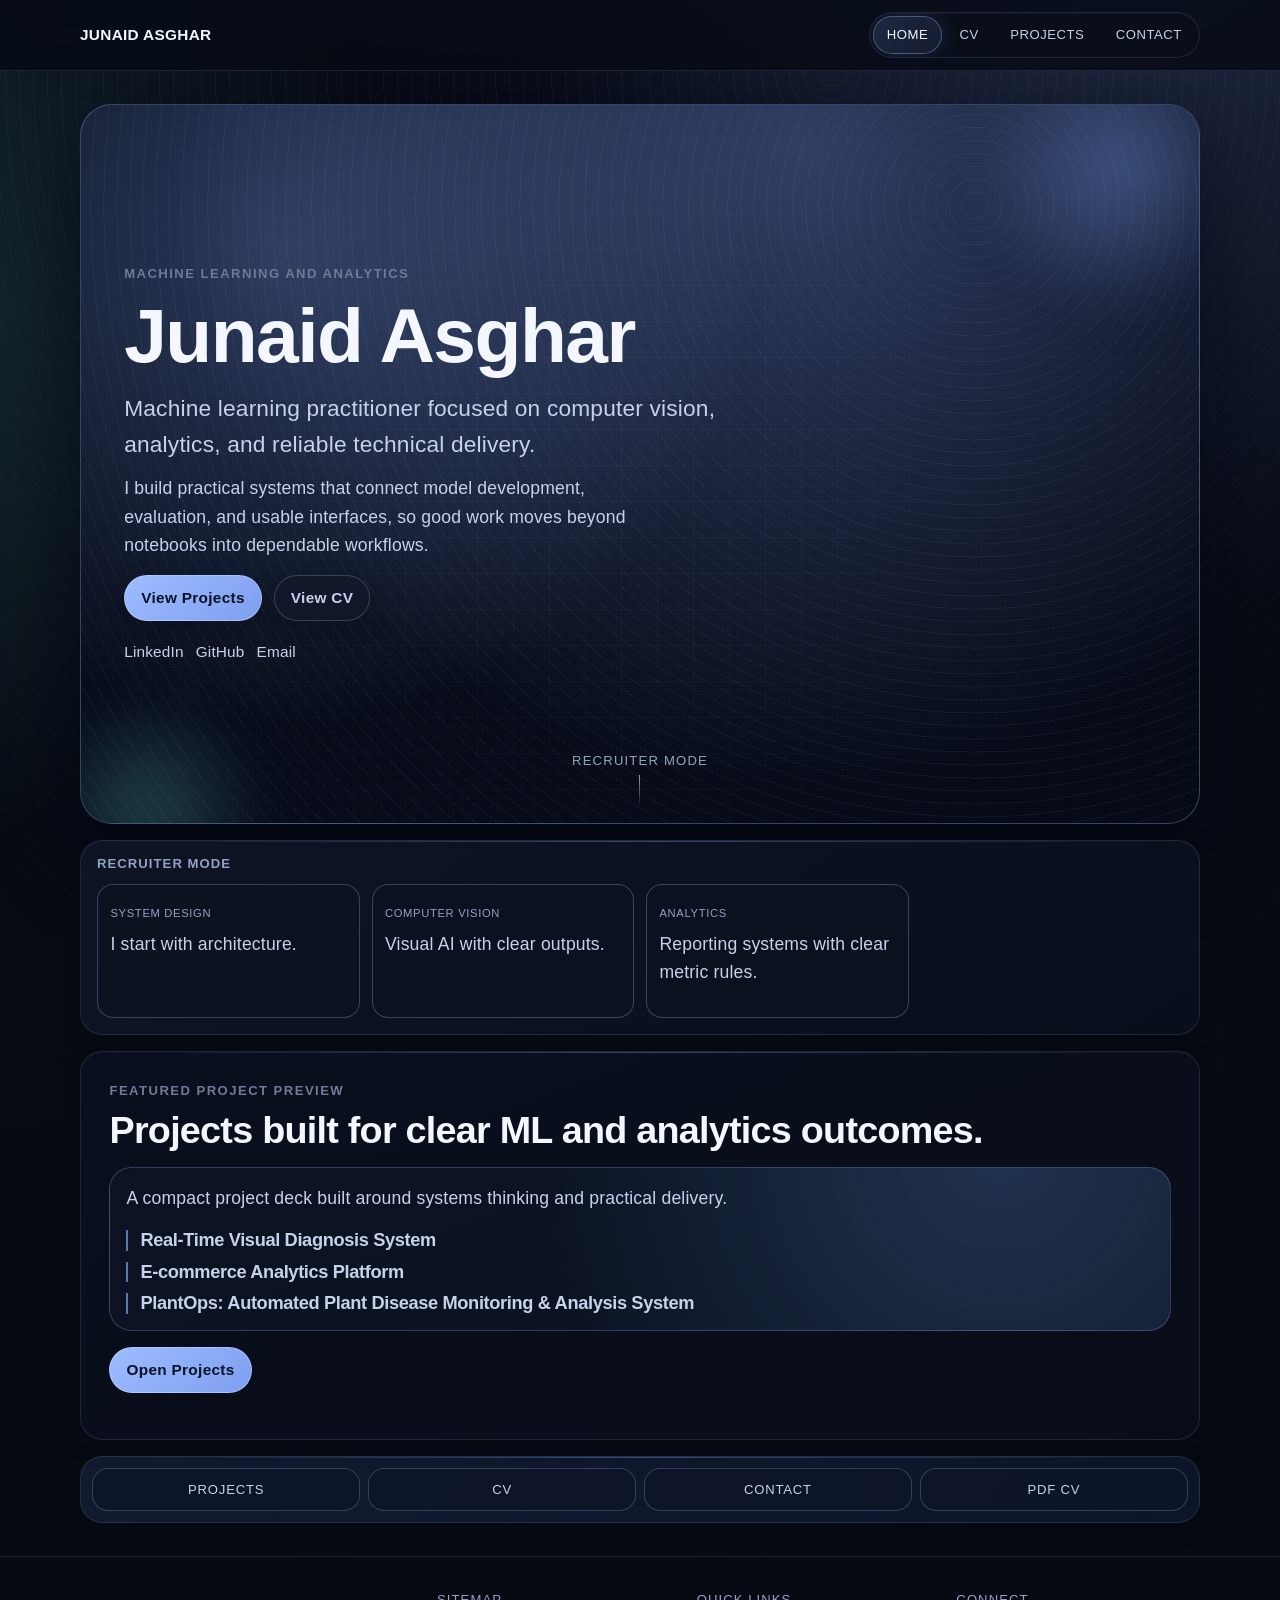
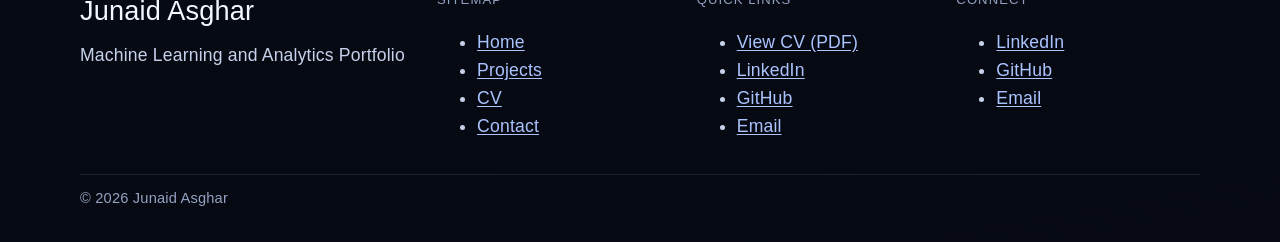
==== index.html @ 71256f9b "Add files via upload" ====
<!doctype html>
<html lang="en">
<head>
  <meta charset="utf-8" />
  <meta name="viewport" content="width=device-width,initial-scale=1" />
  <title>Junaid Asghar | Machine Learning and Analytics Portfolio</title>
  <meta name="description" content="Portfolio of Junaid Asghar, machine learning and analytics practitioner focused on machine learning systems, analytics, and applied AI delivery." />
  <meta property="og:title" content="Junaid Asghar | Machine Learning and Analytics Portfolio" />
  <meta property="og:description" content="Portfolio of Junaid Asghar, machine learning and analytics practitioner focused on machine learning systems, analytics, and applied AI delivery." />
  <meta property="og:type" content="website" />
  <meta property="og:url" content="https://jasgh14.github.io/index.html" />
  <meta property="og:site_name" content="Junaid Asghar Portfolio" />
  <meta name="twitter:card" content="summary_large_image" />
  <meta name="twitter:title" content="Junaid Asghar | Machine Learning and Analytics Portfolio" />
  <meta name="twitter:description" content="Portfolio of Junaid Asghar, machine learning and analytics practitioner focused on machine learning systems, analytics, and applied AI delivery." />
  <link rel="canonical" href="https://jasgh14.github.io/index.html" />
  <link rel="stylesheet" href="assets/css/theme.css" />
  <link rel="stylesheet" href="assets/css/base.css" />
  <link rel="stylesheet" href="assets/css/layout.css" />
  <link rel="stylesheet" href="assets/css/components.css" />
  <link rel="stylesheet" href="assets/css/utilities.css" />
  <link rel="stylesheet" href="assets/css/animations.css" />
  <link rel="stylesheet" href="assets/css/pages/home.css" />

  <script type="application/ld+json">
    {
      "@context": "https://schema.org",
      "@type": "Person",
      "name": "Junaid Asghar",
      "url": "https://jasgh14.github.io/index.html",
      "sameAs": [
        "https://www.linkedin.com/in/junaid-asghar453/",
        "https://github.com/jasgh14"
      ],
      "email": "Junaid453@outlook.com"
    }
  </script>
</head>
<body class="page-home">
  <a class="skip-link" href="#main-content">Skip to main content</a>
  <header class="site-header" data-site-header></header>

  <main id="main-content" class="site-main container">
    <section id="hero" class="hero hero--cinematic" data-reveal>
      <div class="hero__backdrop" aria-hidden="true">
        <span class="hero__grain"></span>
        <span class="hero__glow hero__glow--one"></span>
        <span class="hero__glow hero__glow--two"></span>
        <span class="hero__grid"></span>
      </div>

      <div class="hero__content">
        <p class="eyebrow hero__kicker" data-stagger data-hero-kicker>Machine Learning and Analytics</p>
        <h1 class="hero__name" data-stagger data-hero-name>Junaid Asghar</h1>
        <p class="hero__title" data-stagger data-hero-title>
          ML, analytics, and applied AI systems for practical technical delivery.
        </p>
        <p class="hero__intro muted" data-stagger data-hero-intro>
          I build dependable workflows that connect model development, evaluation, and user-facing outputs.
        </p>

        <div class="hero__cta" data-stagger>
          <a class="button button--cta" href="projects.html">View Projects</a>
          <a class="button button--ghost button--cta" href="assets/JunaidAsgharCV.pdf" target="_blank" rel="noreferrer" aria-label="View CV PDF (opens in a new tab)">View CV</a>
        </div>

        <ul class="hero__social" aria-label="Social links" data-stagger>
          <li><a href="https://www.linkedin.com/in/junaid-asghar453/" target="_blank" rel="noreferrer" aria-label="LinkedIn profile (opens in a new tab)">LinkedIn</a></li>
          <li><a href="https://github.com/jasgh14" target="_blank" rel="noreferrer" aria-label="GitHub profile (opens in a new tab)">GitHub</a></li>
          <li><a href="mailto:Junaid453@outlook.com" aria-label="Send email to Junaid Asghar">Email</a></li>
        </ul>
      </div>

      <a class="hero__scroll-cue" href="#recruiter-mode" aria-label="Scroll to Recruiter Mode">
        <span>Recruiter Mode</span>
      </a>
    </section>

    <section id="recruiter-mode" class="page-section recruiter-mode" data-reveal aria-labelledby="recruiter-mode-title">
      <h2 id="recruiter-mode-title">Recruiter Mode</h2>
      <ul class="recruiter-mode__list" data-home-focus></ul>
    </section>

    <section id="featured-preview" class="page-section featured-preview" data-reveal aria-labelledby="featured-preview-title">
      <div class="featured-preview__header">
        <p class="eyebrow">Featured Project Preview</p>
        <h2 id="featured-preview-title">Projects built for clear ML and analytics outcomes.</h2>
      </div>
      <div class="featured-preview__panel" data-home-projects></div>
      <p class="featured-preview__cta"><a class="button button--cta" href="projects.html">Open Projects</a></p>
    </section>

    <nav id="home-dock" class="page-section quick-jump-dock" data-reveal aria-label="Quick jump links">
      <a href="projects.html"><span>Projects</span></a>
      <a href="cv.html"><span>CV</span></a>
      <a href="contact.html"><span>Contact</span></a>
      <a href="assets/JunaidAsgharCV.pdf" target="_blank" rel="noreferrer"><span>PDF CV</span></a>
    </nav>
  </main>

  <footer class="site-footer" data-site-footer></footer>

  <script type="module" src="assets/js/main.js"></script>
  <script type="module">
    import { renderHomePage } from "./assets/js/home.js";
    renderHomePage();
  </script>
</body>
</html>
---- assets/css/theme.css ----
:root {
  color-scheme: dark;

  /* Core backgrounds */
  --color-bg-canvas: #04050a;
  --color-bg: #070a12;
  --color-bg-elevated: #0b1020;

  /* Surface layers */
  --color-surface-1: rgba(18, 25, 42, 0.72);
  --color-surface-2: rgba(24, 33, 56, 0.8);
  --color-surface-3: rgba(32, 42, 70, 0.86);
  --color-surface-solid: #131a2d;

  /* Legacy aliases */
  --color-surface: var(--color-surface-1);
  --color-muted: var(--color-text-muted);

  /* Text hierarchy */
  --color-text: #f4f7ff;
  --color-text-soft: #c7d2ea;
  --color-text-muted: #93a2c2;
  --color-text-subtle: #6e7b98;

  /* Accent system */
  --color-accent: #87a8ff;
  --color-accent-strong: #abc4ff;
  --color-accent-emphasis: #6ee3d1;
  --color-accent-glow: rgba(127, 168, 255, 0.36);

  /* Borders and dividers */
  --color-border-soft: rgba(198, 214, 255, 0.12);
  --color-border: rgba(198, 214, 255, 0.22);
  --color-border-strong: rgba(205, 219, 255, 0.35);
  --color-divider: linear-gradient(90deg, rgba(127, 168, 255, 0), rgba(127, 168, 255, 0.35), rgba(127, 168, 255, 0));

  /* Shadows and glow */
  --shadow-sm: 0 6px 20px rgba(6, 10, 20, 0.36);
  --shadow-md: 0 14px 38px rgba(4, 8, 20, 0.42);
  --shadow-lg: 0 30px 80px rgba(1, 5, 17, 0.56);
  --shadow-glow: 0 0 0 1px rgba(153, 187, 255, 0.18), 0 0 32px rgba(127, 168, 255, 0.16);

  /* Blur and glass */
  --glass-blur-sm: blur(8px);
  --glass-blur-md: blur(16px);
  --glass-border: linear-gradient(135deg, rgba(255, 255, 255, 0.26), rgba(255, 255, 255, 0.04));

  /* Spacing scale */
  --space-1: 0.25rem;
  --space-2: 0.5rem;
  --space-3: 0.75rem;
  --space-4: 1rem;
  --space-5: 1.5rem;
  --space-6: 2rem;
  --space-7: 3rem;
  --space-8: 4rem;
  --space-9: 5rem;
  --space-10: 7rem;

  /* Radius scale */
  --radius-2xs: 0.35rem;
  --radius-xs: 0.5rem;
  --radius-sm: 0.75rem;
  --radius-md: 1rem;
  --radius-lg: 1.4rem;
  --radius-xl: 2rem;
  --radius-pill: 999px;

  /* Typography scale */
  --font-sans: "Inter", "Manrope", "Satoshi", "Segoe UI", Roboto, Arial, sans-serif;
  --font-display: "Sora", "Plus Jakarta Sans", "Avenir Next", "Inter", sans-serif;
  --font-mono: ui-monospace, SFMono-Regular, Menlo, Monaco, Consolas, "Liberation Mono", monospace;

  --text-xs: clamp(0.75rem, 0.72rem + 0.14vw, 0.82rem);
  --text-sm: clamp(0.875rem, 0.84rem + 0.18vw, 0.96rem);
  --text-base: clamp(1rem, 0.96rem + 0.24vw, 1.1rem);
  --text-md: clamp(1.125rem, 1.05rem + 0.35vw, 1.3rem);
  --text-lg: clamp(1.35rem, 1.2rem + 0.62vw, 1.7rem);
  --text-xl: clamp(1.7rem, 1.4rem + 1.2vw, 2.4rem);
  --text-2xl: clamp(2.2rem, 1.8rem + 2vw, 3.2rem);

  --leading-tight: 1.12;
  --leading-base: 1.6;
  --leading-relaxed: 1.75;

  /* Containers */
  --container-narrow: 760px;
  --container-base: 1120px;
  --container-wide: 1320px;

  /* Motion */
  --duration-instant: 80ms;
  --duration-fast: 160ms;
  --duration-base: 260ms;
  --duration-slow: 480ms;
  --duration-glide: 720ms;
  --easing-standard: cubic-bezier(0.2, 0.72, 0.22, 1);
  --easing-emphasis: cubic-bezier(0.22, 1, 0.36, 1);

  --focus-ring: 0 0 0 2px rgba(8, 11, 20, 0.95), 0 0 0 4px rgba(171, 196, 255, 0.78);
}
---- assets/css/base.css ----
*,
*::before,
*::after {
  box-sizing: border-box;
}

html {
  scroll-behavior: smooth;
}

body {
  margin: 0;
  min-height: 100vh;
  background:
    radial-gradient(72% 58% at 92% -8%, rgba(135, 168, 255, 0.22), transparent 72%),
    radial-gradient(58% 42% at -12% 16%, rgba(110, 227, 209, 0.16), transparent 74%),
    linear-gradient(170deg, #060913 0%, #070b14 46%, #060912 100%);
  color: var(--color-text);
  font-family: var(--font-sans);
  font-size: var(--text-base);
  line-height: var(--leading-base);
  letter-spacing: 0.01em;
  position: relative;
}

body::before,
body::after {
  content: "";
  position: fixed;
  inset: 0;
  pointer-events: none;
  z-index: -1;
}

body::before {
  background:
    radial-gradient(100% 70% at 50% -20%, rgba(171, 196, 255, 0.16), transparent 66%),
    repeating-radial-gradient(circle at 65% 8%, rgba(134, 161, 222, 0.13) 0 1px, transparent 1px 14px);
  opacity: 0.44;
  mask-image: linear-gradient(180deg, black, rgba(0, 0, 0, 0.35));
}

body::after {
  background-image:
    linear-gradient(rgba(255, 255, 255, 0.018) 1px, transparent 1px),
    linear-gradient(90deg, rgba(255, 255, 255, 0.018) 1px, transparent 1px),
    repeating-linear-gradient(180deg, rgba(161, 186, 242, 0.045), rgba(161, 186, 242, 0.045) 1px, transparent 1px, transparent 4px);
  background-size: 42px 42px, 42px 42px, 100% 4px;
  mask-image: radial-gradient(circle at center, black 22%, transparent 88%);
  opacity: 0.7;
}

img {
  max-width: 100%;
  display: block;
}

a {
  color: var(--color-accent-strong);
  text-underline-offset: 0.14em;
}

a:hover {
  color: var(--color-text);
}

a:focus-visible,
button:focus-visible,
[role="button"]:focus-visible,
[tabindex]:focus-visible {
  outline: none;
  box-shadow: var(--focus-ring);
}

h1,
h2,
h3,
h4,
p {
  margin-top: 0;
}

h1,
h2,
h3,
h4 {
  font-family: var(--font-display);
  letter-spacing: -0.02em;
  line-height: var(--leading-tight);
}

h1 {
  font-size: var(--text-2xl);
  margin-bottom: var(--space-5);
}

h2 {
  font-size: var(--text-xl);
  margin-bottom: var(--space-4);
}

h3 {
  font-size: var(--text-lg);
  margin-bottom: var(--space-3);
}

h4 {
  font-size: var(--text-md);
  margin-bottom: var(--space-2);
}

p,
li {
  color: var(--color-text-soft);
}

main {
  min-height: 60vh;
}

@media (max-width: 700px) {
  body {
    background:
      radial-gradient(82% 54% at 86% -8%, rgba(135, 168, 255, 0.16), transparent 72%),
      radial-gradient(68% 42% at -18% 24%, rgba(110, 227, 209, 0.12), transparent 72%),
      linear-gradient(180deg, #080d18, #060913);
  }

  body::before {
    opacity: 0.34;
  }

  body::after {
    opacity: 0.48;
  }
}

@media (prefers-reduced-motion: reduce) {
  html {
    scroll-behavior: auto;
  }
}
---- assets/css/layout.css ----
.container,
.container--base {
  width: min(var(--container-base), calc(100% - 2.2rem));
  margin-inline: auto;
}

.container--narrow {
  width: min(var(--container-narrow), calc(100% - 2.2rem));
  margin-inline: auto;
}

.container--wide {
  width: min(var(--container-wide), calc(100% - 2.2rem));
  margin-inline: auto;
}

.site-header {
  border-bottom: 1px solid var(--color-border-soft);
  background: rgba(7, 11, 21, 0.84);
  backdrop-filter: var(--glass-blur-md);
  position: sticky;
  top: 0;
  z-index: 20;
}

.site-header__inner {
  display: flex;
  align-items: center;
  justify-content: space-between;
  gap: var(--space-4);
  padding-block: 0.72rem;
}

.site-main {
  padding-block: clamp(2rem, 2.6vw, 3.5rem);
}

.page-section {
  position: relative;
  padding-block: clamp(1.35rem, 2vw, 2.5rem);
}

.page-section::before {
  content: "";
  position: absolute;
  top: 0;
  left: 0;
  right: 0;
  height: 1px;
  background: var(--color-divider);
}

.page-section:first-child {
  padding-top: 0;
}

.page-section:first-child::before {
  display: none;
}

.section-shell {
  border: 1px solid var(--color-border-soft);
  background: var(--color-surface-1);
  backdrop-filter: var(--glass-blur-sm);
  border-radius: var(--radius-lg);
  padding: clamp(1.2rem, 1rem + 1vw, 2rem);
  box-shadow: var(--shadow-sm);
}

.site-footer {
  border-top: 1px solid var(--color-border-soft);
  padding-block: var(--space-6);
  color: var(--color-text-muted);
}

.footer-shell {
  display: grid;
  gap: var(--space-4);
  grid-template-columns: minmax(0, 1.4fr) repeat(3, minmax(0, 1fr));
  align-items: start;
}

.footer-shell__name {
  margin: 0;
  font-family: var(--font-display);
  font-size: var(--text-lg);
  color: var(--color-text);
}

.footer-shell__title {
  margin: var(--space-2) 0 0;
}

.footer-shell__heading {
  margin: 0 0 var(--space-2);
  font-size: var(--text-xs);
  color: var(--color-text-muted);
  letter-spacing: 0.08em;
  text-transform: uppercase;
}

.footer-shell__legal {
  grid-column: 1 / -1;
  border-top: 1px solid var(--color-border-soft);
  padding-top: var(--space-3);
}

.grid-2,
.grid-3,
.grid-4 {
  display: grid;
  gap: var(--space-5);
}

.grid-2 { grid-template-columns: repeat(2, minmax(0, 1fr)); }
.grid-3 { grid-template-columns: repeat(3, minmax(0, 1fr)); }
.grid-4 { grid-template-columns: repeat(4, minmax(0, 1fr)); }

.section-header {
  display: grid;
  gap: var(--space-3);
  margin-bottom: var(--space-5);
  max-width: 68ch;
}

@media (max-width: 900px) {
  .site-main { padding-block: var(--space-6); }
  .grid-2, .grid-3, .grid-4 { grid-template-columns: 1fr; gap: var(--space-4); }
  .footer-shell { grid-template-columns: repeat(2, minmax(0, 1fr)); }
  .footer-shell__brand, .footer-shell__legal { grid-column: 1 / -1; }
}

@media (max-width: 640px) {
  .container,
  .container--base,
  .container--narrow,
  .container--wide {
    width: calc(100% - 1.2rem);
  }

  .site-main { padding-block: var(--space-5); }
  .page-section { padding-block: var(--space-5); }
  .footer-shell { grid-template-columns: 1fr; }
}
---- assets/css/components.css ----
.skip-link {
  position: absolute;
  left: -999px;
  top: auto;
}

.skip-link:focus-visible {
  left: 1rem;
  top: 1rem;
  background: linear-gradient(140deg, var(--color-accent-strong), #c6d7ff);
  color: #07101f;
  font-weight: 700;
  padding: 0.6rem 0.85rem;
  border-radius: var(--radius-xs);
  z-index: 40;
}

.brand {
  color: var(--color-text);
  text-decoration: none;
  font-weight: 700;
  font-family: var(--font-display);
  letter-spacing: 0.02em;
  text-transform: uppercase;
  font-size: var(--text-sm);
}

.site-nav {
  display: flex;
  align-items: center;
  gap: var(--space-2);
}

.nav-toggle {
  display: none;
  min-height: 2.6rem;
  min-width: 2.6rem;
  border: 1px solid var(--color-border);
  border-radius: var(--radius-pill);
  background: rgba(17, 24, 41, 0.9);
  color: var(--color-text);
  padding: 0.5rem 0.75rem;
}

.nav-links-wrap {
  position: relative;
  border: 1px solid var(--color-border-soft);
  background: rgba(10, 15, 28, 0.8);
  border-radius: var(--radius-pill);
  padding: 0.2rem;
  backdrop-filter: var(--glass-blur-sm);
  box-shadow: inset 0 1px 0 rgba(255, 255, 255, 0.04);
  overflow: hidden;
}

.nav-links {
  display: flex;
  list-style: none;
  margin: 0;
  padding: 0;
  gap: 0.2rem;
}

.nav-indicator {
  --indicator-x: 0px;
  --indicator-w: 0px;
  position: absolute;
  left: 0;
  bottom: 0.2rem;
  height: calc(100% - 0.4rem);
  width: var(--indicator-w);
  transform: translateX(var(--indicator-x));
  border-radius: var(--radius-pill);
  background: linear-gradient(130deg, rgba(136, 169, 255, 0.17), rgba(136, 169, 255, 0.1));
  border: 1px solid rgba(171, 196, 255, 0.34);
  box-shadow: 0 0 24px rgba(135, 168, 255, 0.17);
  opacity: 0;
  pointer-events: none;
  z-index: 0;
  transition: transform var(--duration-base) var(--easing-emphasis), width var(--duration-base) var(--easing-emphasis), opacity var(--duration-fast) var(--easing-standard);
}

.nav-indicator.is-visible {
  opacity: 1;
}

.nav-links a {
  position: relative;
  z-index: 1;
  color: var(--color-text-soft);
  text-decoration: none;
  display: inline-flex;
  align-items: center;
  justify-content: center;
  padding: 0.52rem 0.88rem;
  min-height: 2.4rem;
  border-radius: var(--radius-pill);
  font-size: var(--text-xs);
  letter-spacing: 0.04em;
  text-transform: uppercase;
  transition: color var(--duration-fast) var(--easing-standard), background-color var(--duration-fast) var(--easing-standard);
}

.nav-links a:hover,
.nav-links a[aria-current="page"] {
  color: var(--color-text);
}

.nav-links a:focus-visible {
  color: var(--color-text);
}

.button {
  --button-bg: linear-gradient(140deg, #9ebcff, #7e9ff0);
  --button-text: #081226;

  display: inline-flex;
  align-items: center;
  justify-content: center;
  gap: 0.45rem;
  padding: 0.62rem 1rem;
  border-radius: var(--radius-pill);
  border: 1px solid rgba(203, 219, 255, 0.5);
  background: var(--button-bg);
  color: var(--button-text);
  text-decoration: none;
  font-weight: 700;
  font-size: var(--text-sm);
  letter-spacing: 0.02em;
  box-shadow: var(--shadow-sm);
  transition: transform var(--duration-fast) var(--easing-emphasis), box-shadow var(--duration-base) var(--easing-standard), filter var(--duration-fast) var(--easing-standard);
}

.button:hover {
  transform: translateY(-1px);
  box-shadow: var(--shadow-md), var(--shadow-glow);
}

.button--ghost {
  --button-bg: rgba(17, 24, 42, 0.72);
  --button-text: var(--color-text-soft);
  border-color: var(--color-border);
  backdrop-filter: var(--glass-blur-sm);
}

.card-grid {
  display: grid;
  grid-template-columns: repeat(3, minmax(0, 1fr));
  gap: var(--space-4);
}

.card,
.panel {
  background: linear-gradient(165deg, rgba(17, 24, 41, 0.9), rgba(13, 19, 34, 0.88));
  border: 1px solid var(--color-border-soft);
  border-radius: var(--radius-lg);
  padding: clamp(1rem, 0.85rem + 0.8vw, 1.5rem);
  box-shadow: var(--shadow-sm);
  backdrop-filter: var(--glass-blur-sm);
}

.card:hover,
.panel:hover {
  border-color: var(--color-border);
  box-shadow: var(--shadow-md);
}

.panel--glass {
  background: linear-gradient(160deg, rgba(38, 55, 92, 0.45), rgba(17, 22, 38, 0.84));
}

.tag-list,
.pill-group,
.link-list,
.bullet-list {
  display: flex;
  flex-wrap: wrap;
  gap: var(--space-2);
  padding: 0;
  margin: 0;
  list-style: none;
}

.tag-list li,
.pill,
.pill-group > * {
  border: 1px solid var(--color-border);
  border-radius: var(--radius-pill);
  padding: 0.22rem 0.7rem;
  color: var(--color-text-soft);
  background: rgba(16, 25, 44, 0.76);
  font-size: var(--text-xs);
}

@media (max-width: 900px) {
  .nav-toggle {
    display: inline-flex;
    align-items: center;
    justify-content: center;
  }

  .nav-links-wrap {
    position: absolute;
    right: 0;
    top: calc(100% + 0.45rem);
    min-width: 13rem;
    opacity: 0;
    pointer-events: none;
    transform: translateY(-6px);
    transition: opacity var(--duration-fast) var(--easing-standard), transform var(--duration-fast) var(--easing-standard);
  }

  .site-nav[data-open="true"] .nav-links-wrap {
    opacity: 1;
    pointer-events: auto;
    transform: translateY(0);
  }

  .nav-links {
    flex-direction: column;
    gap: 0.15rem;
  }

  .nav-links a {
    justify-content: flex-start;
    padding-inline: 0.8rem;
  }

  .nav-indicator {
    display: none;
  }
}
---- assets/css/utilities.css ----
.muted {
  color: var(--color-text-muted);
}

.eyebrow {
  text-transform: uppercase;
  letter-spacing: 0.11em;
  font-size: var(--text-xs);
  color: var(--color-text-subtle);
  margin-bottom: var(--space-2);
  font-weight: 600;
}

.stack > * + * {
  margin-top: var(--space-3);
}

.reveal-up {
  opacity: 0;
  transform: translateY(16px);
  transition: opacity var(--duration-base) var(--easing-standard), transform var(--duration-base) var(--easing-standard);
}

.reveal-up.is-visible {
  opacity: 1;
  transform: translateY(0);
}

.stagger-group > * {
  --stagger-step: 80ms;
  transition-delay: calc(var(--stagger-index, 0) * var(--stagger-step));
}

.sr-only {
  position: absolute;
  width: 1px;
  height: 1px;
  padding: 0;
  margin: -1px;
  overflow: hidden;
  clip: rect(0, 0, 0, 0);
  border: 0;
}

@media (prefers-reduced-motion: reduce) {
  .reveal-up {
    opacity: 1;
    transform: none;
    transition: none;
  }

  .stagger-group > * {
    transition-delay: 0ms;
  }
}
---- assets/css/animations.css ----
[data-reveal] {
  opacity: 0;
  transform: translate3d(0, 14px, 0) scale(0.99);
  transition:
    opacity var(--duration-base) var(--easing-standard),
    transform var(--duration-base) var(--easing-emphasis);
}

[data-reveal].is-visible {
  opacity: 1;
  transform: translate3d(0, 0, 0) scale(1);
}

[data-reveal="left"] {
  transform: translate3d(-16px, 0, 0);
}

[data-reveal="right"] {
  transform: translate3d(16px, 0, 0);
}

[data-reveal="left"].is-visible,
[data-reveal="right"].is-visible {
  transform: translate3d(0, 0, 0);
}

.motion-reveal-item {
  transition-delay: var(--reveal-delay, 0ms);
}

.hero-sequence-item {
  opacity: 0;
  transform: translate3d(0, 22px, 0);
  transition: opacity var(--duration-base) var(--easing-standard), transform var(--duration-base) var(--easing-emphasis);
  transition-delay: var(--hero-delay, 0ms);
}

.hero-sequence-ready .hero-sequence-item {
  opacity: 1;
  transform: translate3d(0, 0, 0);
}

.scroll-progress {
  position: fixed;
  left: 0;
  top: 0;
  width: 100%;
  height: 2px;
  transform-origin: left center;
  transform: scaleX(0);
  background: linear-gradient(90deg, var(--color-accent), var(--color-accent-emphasis));
  box-shadow: 0 0 12px rgba(127, 168, 255, 0.45);
  z-index: 60;
  pointer-events: none;
}

.ambient-motion::before {
  animation: ambient-grid-shift 18s linear infinite;
}

.page-leaving main,
.page-leaving .site-header,
.page-leaving .site-footer {
  opacity: 0;
  transform: translate3d(0, 8px, 0);
  transition: opacity var(--duration-fast) var(--easing-standard), transform var(--duration-fast) var(--easing-standard);
}

.page-projects .project-panel.is-transitioning {
  animation: project-panel-swap var(--duration-base) var(--easing-standard);
}

@keyframes ambient-grid-shift {
  0% { transform: translate3d(0, 0, 0); }
  50% { transform: translate3d(-0.8%, 0.6%, 0); }
  100% { transform: translate3d(0, 0, 0); }
}

@keyframes project-panel-swap {
  0% {
    opacity: 0;
    transform: translate3d(0, 12px, 0) scale(0.992);
    filter: blur(6px);
  }
  100% {
    opacity: 1;
    transform: translate3d(0, 0, 0) scale(1);
    filter: blur(0);
  }
}

@media (prefers-reduced-motion: reduce) {
  [data-reveal],
  [data-reveal="left"],
  [data-reveal="right"],
  .hero-sequence-item,
  .page-projects .project-panel.is-transitioning {
    opacity: 1;
    transform: none;
    transition: none;
    animation: none;
    filter: none;
  }

  .scroll-progress {
    transition: none;
  }

  .ambient-motion::before,
  .page-leaving main,
  .page-leaving .site-header,
  .page-leaving .site-footer {
    animation: none;
    transition: none;
    transform: none;
    opacity: 1;
  }
}
---- assets/css/pages/home.css ----
.page-home .site-main {
  display: grid;
  gap: 1rem;
}

.page-home .hero--cinematic {
  --hero-spot-x: 58%;
  --hero-spot-y: 26%;

  position: relative;
  min-height: min(82vh, 720px);
  display: grid;
  align-items: center;
  border: 1px solid rgba(148, 176, 238, 0.35);
  border-radius: var(--radius-xl);
  padding: clamp(1.4rem, 1rem + 2.2vw, 2.7rem);
  overflow: hidden;
  isolation: isolate;
  background:
    radial-gradient(circle at 18% 20%, rgba(133, 170, 255, 0.28), transparent 44%),
    linear-gradient(145deg, rgba(8, 14, 28, 0.95), rgba(6, 10, 22, 0.98));
  box-shadow: var(--shadow-lg);
}

.page-home .hero__backdrop,
.page-home .hero__backdrop::before,
.page-home .hero__backdrop::after {
  position: absolute;
  inset: 0;
  content: "";
  pointer-events: none;
}

.page-home .hero__backdrop {
  z-index: -1;
}

.page-home .hero__backdrop::before {
  inset: -40%;
  background: radial-gradient(circle at var(--hero-spot-x) var(--hero-spot-y), rgba(135, 168, 255, 0.32), transparent 42%);
}

.page-home .hero__backdrop::after {
  background: repeating-radial-gradient(circle at 80% 14%, rgba(163, 191, 249, 0.16) 0 1px, transparent 1px 13px);
  opacity: 0.35;
}

.page-home .hero__grain {
  position: absolute;
  inset: 0;
  opacity: 0.16;
  background-image: radial-gradient(rgba(255, 255, 255, 0.2) 0.6px, transparent 0.6px);
  background-size: 3px 3px;
}

.page-home .hero__glow { position: absolute; border-radius: 999px; filter: blur(22px); }
.page-home .hero__glow--one {
  width: 340px; height: 340px; top: -108px; right: -92px;
  background: radial-gradient(circle, rgba(127, 168, 255, 0.34), transparent 62%);
}
.page-home .hero__glow--two {
  width: 260px; height: 260px; bottom: -118px; left: -62px;
  background: radial-gradient(circle, rgba(110, 227, 209, 0.24), transparent 64%);
}

.page-home .hero__grid {
  position: absolute;
  inset: 0;
  opacity: 0.26;
  background-image:
    linear-gradient(rgba(165, 191, 241, 0.15) 1px, transparent 1px),
    linear-gradient(90deg, rgba(165, 191, 241, 0.15) 1px, transparent 1px);
  background-size: 36px 36px;
  mask-image: radial-gradient(circle at center, black 26%, transparent 84%);
}

.page-home .hero__content { max-width: 64ch; }
.page-home .hero__kicker { margin-bottom: var(--space-2); }
.page-home .hero__name { font-size: clamp(2.2rem, 1.2rem + 5vw, 4.8rem); margin-bottom: var(--space-3); }
.page-home .hero__title { font-size: clamp(1.06rem, 0.94rem + 0.7vw, 1.42rem); max-width: 49ch; margin-bottom: var(--space-3); }
.page-home .hero__intro { max-width: 56ch; margin-bottom: var(--space-4); color: var(--color-text-soft); }

.page-home .hero__cta { display: flex; gap: var(--space-3); flex-wrap: wrap; }
.page-home .hero__social { display: flex; gap: var(--space-3); list-style: none; padding: 0; margin: var(--space-4) 0 0; }
.page-home .hero__social a { text-decoration: none; color: var(--color-text-soft); font-size: var(--text-sm); }
.page-home .hero__social a:hover,
.page-home .hero__social a:focus-visible { color: var(--color-text); }

.page-home .hero__scroll-cue {
  position: absolute;
  left: 50%;
  bottom: var(--space-4);
  transform: translateX(-50%);
  text-decoration: none;
  color: var(--color-text-muted);
  font-size: var(--text-xs);
  letter-spacing: 0.09em;
  text-transform: uppercase;
}

.page-home .hero__scroll-cue::after {
  content: "";
  display: block;
  width: 1px;
  height: 32px;
  margin: var(--space-1) auto 0;
  background: linear-gradient(180deg, var(--color-text-muted), transparent);
  animation: home-scroll-cue 1.6s ease-in-out infinite;
}

.page-home .recruiter-mode,
.page-home .featured-preview,
.page-home .quick-jump-dock {
  border: 1px solid var(--color-border-soft);
  border-radius: var(--radius-lg);
  box-shadow: var(--shadow-sm);
}

.page-home .recruiter-mode {
  padding: 1rem;
  background: linear-gradient(145deg, rgba(15, 22, 39, 0.9), rgba(10, 15, 28, 0.94));
}

.page-home .recruiter-mode h2 {
  font-size: var(--text-xs);
  letter-spacing: 0.08em;
  text-transform: uppercase;
  color: var(--color-text-muted);
  margin-bottom: var(--space-3);
}

.page-home .recruiter-mode__list {
  list-style: none;
  margin: 0;
  padding: 0;
  display: grid;
  grid-template-columns: repeat(4, minmax(0, 1fr));
  gap: var(--space-3);
}

.page-home .recruiter-mode__item {
  border: 1px solid rgba(158, 183, 239, 0.3);
  border-radius: var(--radius-md);
  padding: 0.78rem;
  background: rgba(11, 18, 33, 0.84);
}

.page-home .recruiter-mode__tag {
  display: inline-block;
  font-size: 0.7rem;
  letter-spacing: 0.06em;
  text-transform: uppercase;
  color: var(--color-text-muted);
  margin-bottom: 0.45rem;
}

.page-home .featured-preview {
  padding: clamp(1rem, 0.9rem + 1.1vw, 1.8rem);
  background: linear-gradient(160deg, rgba(10, 16, 31, 0.94), rgba(9, 13, 24, 0.98));
}

.page-home .featured-preview__panel {
  border: 1px solid rgba(144, 170, 232, 0.28);
  border-radius: var(--radius-lg);
  padding: 1rem;
  background: radial-gradient(circle at 84% -12%, rgba(123, 176, 255, 0.2), transparent 50%), rgba(13, 20, 37, 0.9);
}

.page-home .featured-preview__list { list-style: none; margin: 0; padding: 0; display: grid; gap: 0.7rem; }
.page-home .featured-preview__list li { border-left: 2px solid rgba(127, 168, 255, 0.68); padding-left: 0.75rem; }
.page-home .featured-preview__list h3 { margin: 0; font-size: clamp(1rem, 0.95rem + 0.3vw, 1.14rem); }
.page-home .featured-preview__cta { margin-top: var(--space-4); }

.page-home .quick-jump-dock {
  display: grid;
  grid-template-columns: repeat(4, minmax(0, 1fr));
  gap: var(--space-2);
  padding: 0.7rem;
  background: linear-gradient(130deg, rgba(99, 138, 235, 0.13), rgba(13, 22, 42, 0.95));
}

.page-home .quick-jump-dock a {
  text-decoration: none;
  border-radius: var(--radius-md);
  border: 1px solid rgba(163, 191, 248, 0.26);
  padding: 0.6rem 0.75rem;
  text-align: center;
  color: var(--color-text-soft);
  font-size: var(--text-xs);
  text-transform: uppercase;
  letter-spacing: 0.06em;
  background: rgba(14, 22, 40, 0.84);
}

.page-home .quick-jump-dock a:hover,
.page-home .quick-jump-dock a:focus-visible {
  color: var(--color-text);
  border-color: rgba(171, 196, 255, 0.54);
}

@keyframes home-scroll-cue {
  0%, 100% { transform: translateY(0); opacity: 0.45; }
  50% { transform: translateY(6px); opacity: 1; }
}

@media (max-width: 980px) {
  .page-home .hero--cinematic { min-height: min(78vh, 640px); }
  .page-home .recruiter-mode__list { grid-template-columns: repeat(2, minmax(0, 1fr)); }
  .page-home .quick-jump-dock { grid-template-columns: repeat(2, minmax(0, 1fr)); }
}

@media (max-width: 640px) {
  .page-home .hero--cinematic {
    min-height: min(74vh, 34rem);
    padding: 1.1rem;
  }

  .page-home .hero__title,
  .page-home .hero__intro {
    margin-bottom: var(--space-3);
  }

  .page-home .hero__cta {
    gap: var(--space-2);
  }

  .page-home .hero__scroll-cue { bottom: var(--space-3); }
  .page-home .recruiter-mode__list { grid-template-columns: minmax(0, 1fr); }
  .page-home .hero__social { flex-wrap: wrap; }
  .page-home .quick-jump-dock { grid-template-columns: 1fr; }
}

@media (prefers-reduced-motion: reduce) {
  .page-home .hero__scroll-cue::after { animation: none; }
}
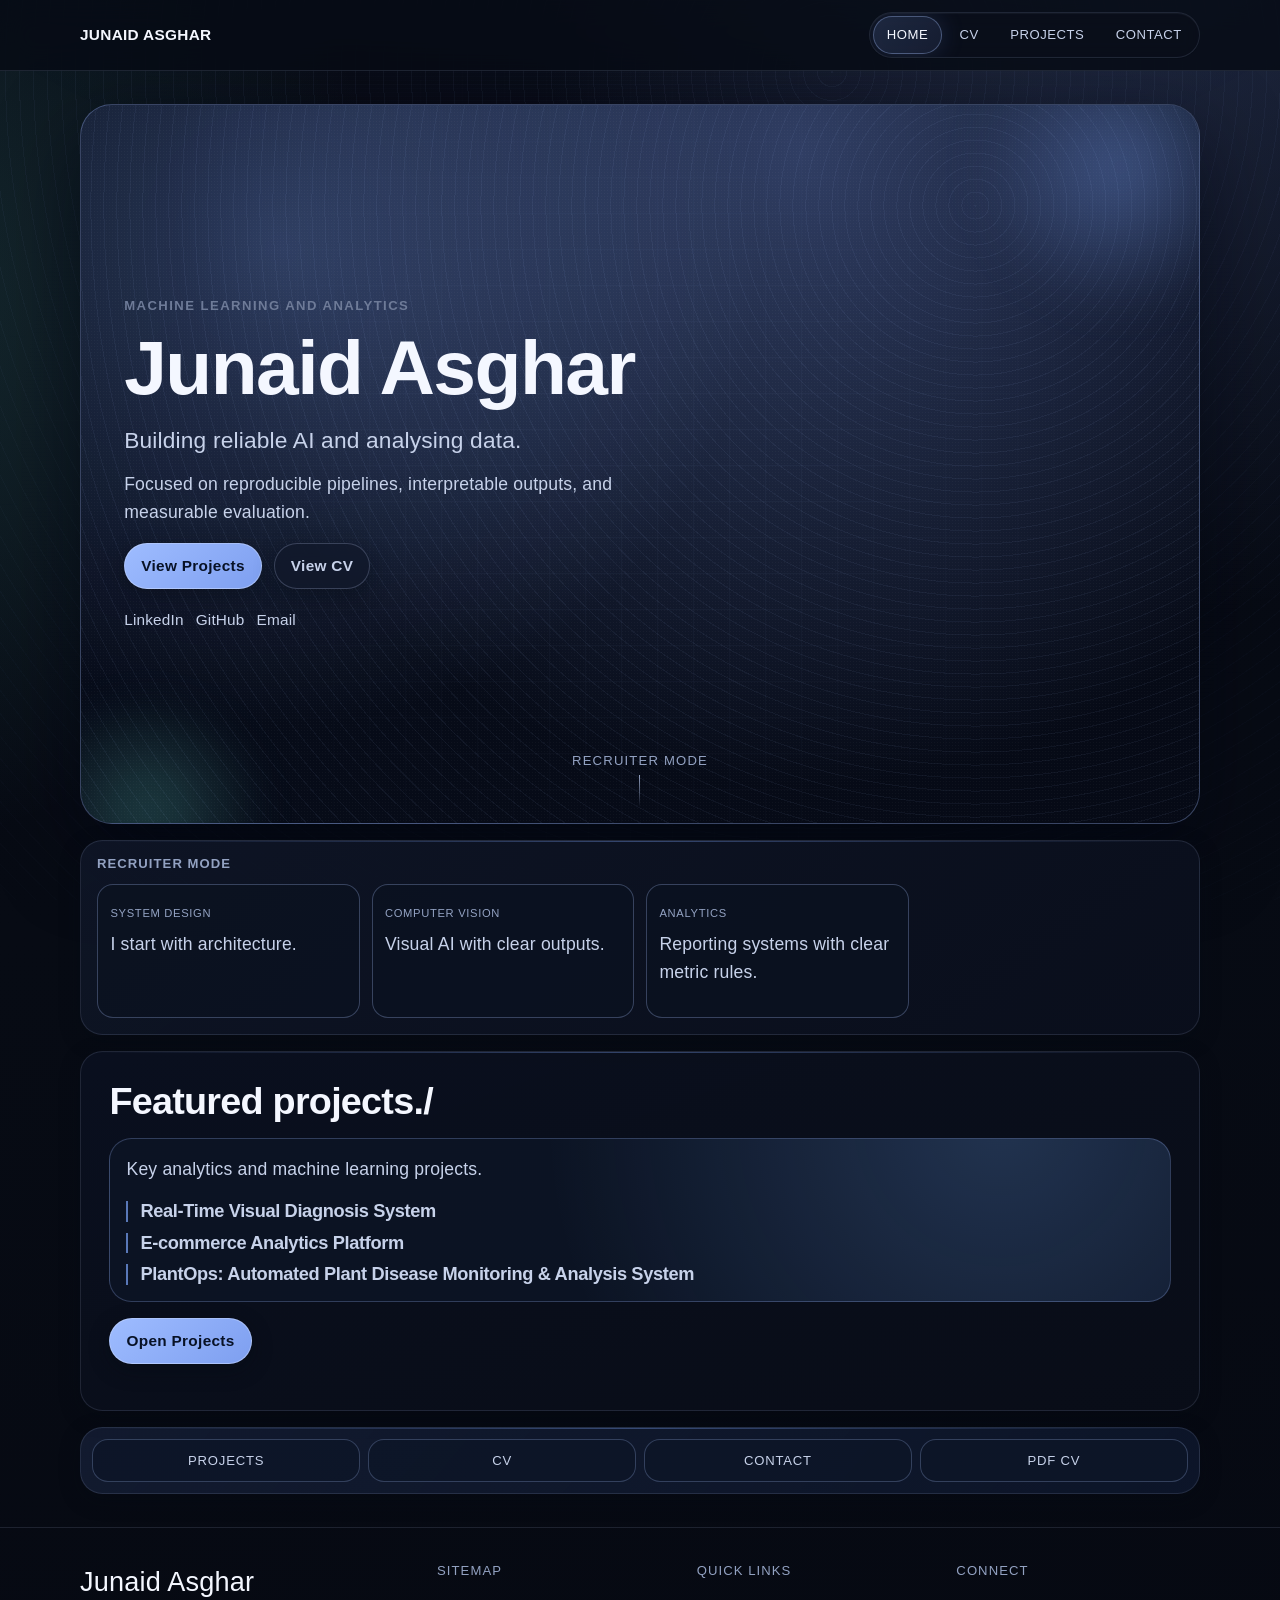
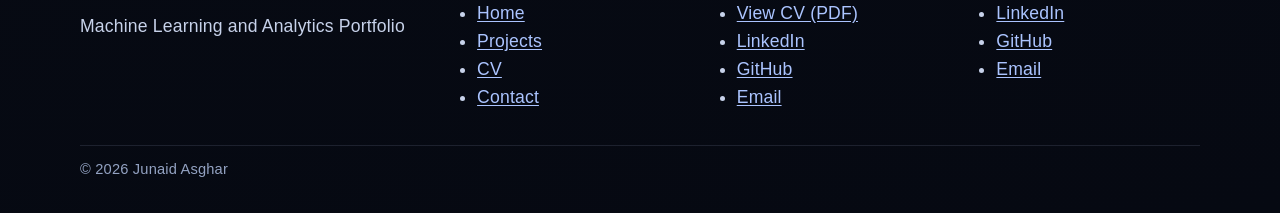
==== commit 5b117d0e: "Update index.html" ====
--- a/index.html
+++ b/index.html
@@ -83,8 +83,7 @@
 
     <section id="featured-preview" class="page-section featured-preview" data-reveal aria-labelledby="featured-preview-title">
       <div class="featured-preview__header">
-        <p class="eyebrow">Featured Project Preview</p>
-        <h2 id="featured-preview-title">Projects built for clear ML and analytics outcomes.</h2>
+        <h2 id="featured-preview-title">Featured projects./</h2>
       </div>
       <div class="featured-preview__panel" data-home-projects></div>
       <p class="featured-preview__cta"><a class="button button--cta" href="projects.html">Open Projects</a></p>
